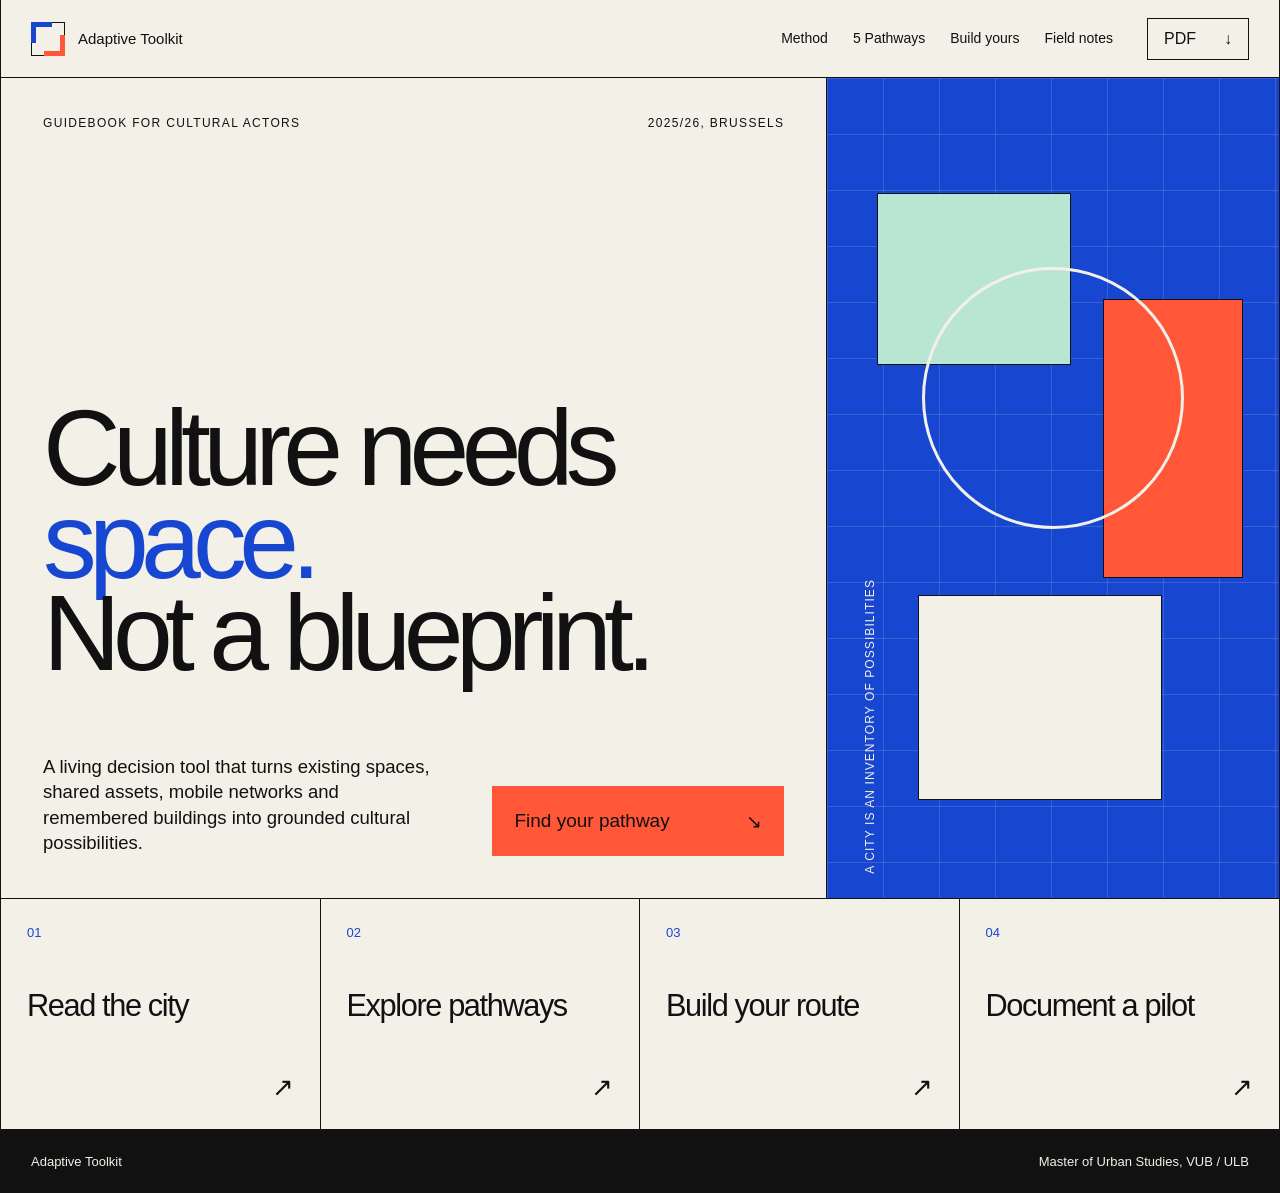
==== index.html @ 5ebcb63a "Add files via upload" ====
<!doctype html>
<html lang="en">
<head>
  <meta charset="utf-8">
  <meta name="viewport" content="width=device-width, initial-scale=1">
  <meta name="description" content="A living toolkit for creating and sustaining cultural space through locally grounded pathways.">
  <meta name="theme-color" content="#1746d1">
  <title>Adaptive Toolkit | Urban Spaces for Art and Culture</title>
  <link rel="stylesheet" href="styles.css">
</head>
<body>
  <a class="skip-link" href="#main">Skip to content</a>
  <div class="site-shell">
    <header class="site-header">
      <a class="brand" href="index.html" aria-label="Adaptive Toolkit home">
        <span class="brand-mark" aria-hidden="true"></span>
        <span>Adaptive Toolkit</span>
      </a>
      <nav class="site-nav" aria-label="Primary navigation">
        <a href="method.html">Method</a>
        <a href="pathways.html">5 Pathways</a>
        <a href="builder.html">Build yours</a>
        <a href="field-notes.html">Field notes</a>
      </nav>
      <a class="download-link" href="assets/adaptive-toolkit.pdf" download="Adaptive-Toolkit.pdf">PDF <span>↓</span></a>
    </header>

    <main id="main">
      <section class="home-hero">
        <div class="home-copy">
          <div class="home-meta">
            <p class="eyebrow">Guidebook for cultural actors</p>
            <p class="eyebrow">2025/26, Brussels</p>
          </div>
          <h1 class="home-title">Culture needs <strong>space.</strong><br>Not a blueprint.</h1>
          <div class="home-bottom">
            <p class="home-intro">A living decision tool that turns existing spaces, shared assets, mobile networks and remembered buildings into grounded cultural possibilities.</p>
            <a class="action-link" href="builder.html"><span>Find your pathway</span><span>↘</span></a>
          </div>
        </div>
        <div class="home-art" aria-label="Abstract composition representing adaptable urban space">
          <div class="urban-grid"></div>
          <div class="space-shape shape-one"></div>
          <div class="space-shape shape-two"></div>
          <div class="space-shape shape-three"></div>
          <div class="urban-circle"></div>
          <p class="art-caption">A city is an inventory of possibilities</p>
        </div>
      </section>

      <nav class="route-grid" aria-label="Explore the toolkit">
        <a class="route-card" href="method.html"><span class="route-card-number">01</span><h2>Read the city</h2><span>↗</span></a>
        <a class="route-card" href="pathways.html"><span class="route-card-number">02</span><h2>Explore pathways</h2><span>↗</span></a>
        <a class="route-card" href="builder.html"><span class="route-card-number">03</span><h2>Build your route</h2><span>↗</span></a>
        <a class="route-card" href="field-notes.html"><span class="route-card-number">04</span><h2>Document a pilot</h2><span>↗</span></a>
      </nav>
    </main>

    <footer class="site-footer"><span>Adaptive Toolkit</span><span>Master of Urban Studies, VUB / ULB</span></footer>
  </div>
  <script src="site.js"></script>
</body>
</html>
---- styles.css ----
:root {
  --ink: #111111;
  --paper: #f3f0e8;
  --blue: #1746d1;
  --orange: #ff5738;
  --mint: #b9e6d3;
  --pink: #e8a6d5;
  --line: rgba(17, 17, 17, 0.24);
  --max: 1440px;
}

* { box-sizing: border-box; }

html { scroll-behavior: smooth; }

body {
  margin: 0;
  color: var(--ink);
  background: var(--paper);
  font-family: Arial, "Helvetica Neue", Helvetica, sans-serif;
  font-size: 16px;
  font-weight: 400;
}

button, select, textarea, input { font: inherit; }

a { color: inherit; }

a:focus-visible,
button:focus-visible,
select:focus-visible,
textarea:focus-visible {
  outline: 3px solid var(--orange);
  outline-offset: 3px;
}

.skip-link {
  position: absolute;
  top: -80px;
  left: 16px;
  z-index: 20;
  padding: 12px 16px;
  color: var(--paper);
  background: var(--ink);
}

.skip-link:focus { top: 12px; }

.site-shell {
  width: min(100%, var(--max));
  min-height: 100vh;
  margin: 0 auto;
  border-inline: 1px solid var(--ink);
}

.site-header {
  min-height: 78px;
  display: grid;
  grid-template-columns: minmax(220px, 1fr) auto auto;
  align-items: center;
  gap: 34px;
  padding: 0 30px;
  border-bottom: 1px solid var(--ink);
  background: var(--paper);
}

.brand {
  display: inline-flex;
  align-items: center;
  gap: 13px;
  width: fit-content;
  text-decoration: none;
  font-size: 15px;
  font-weight: 500;
}

.brand-mark {
  position: relative;
  width: 34px;
  height: 34px;
  flex: 0 0 auto;
  border: 1px solid var(--ink);
}

.brand-mark::before,
.brand-mark::after {
  content: "";
  position: absolute;
  width: 16px;
  height: 16px;
}

.brand-mark::before {
  left: -1px;
  top: -1px;
  border-left: 5px solid var(--blue);
  border-top: 5px solid var(--blue);
}

.brand-mark::after {
  right: -1px;
  bottom: -1px;
  border-right: 5px solid var(--orange);
  border-bottom: 5px solid var(--orange);
}

.site-nav {
  display: flex;
  align-items: center;
  justify-content: center;
  gap: 25px;
}

.site-nav a {
  padding: 8px 0;
  text-decoration: none;
  font-size: 14px;
  border-bottom: 2px solid transparent;
}

.site-nav a:hover,
.site-nav a[aria-current="page"] { border-bottom-color: var(--blue); }

.download-link,
.action-link,
.action-button {
  min-height: 42px;
  display: inline-flex;
  align-items: center;
  justify-content: space-between;
  gap: 28px;
  padding: 0 16px;
  border: 1px solid var(--ink);
  color: var(--ink);
  background: transparent;
  text-decoration: none;
  cursor: pointer;
}

.download-link:hover,
.action-link:hover,
.action-button:hover { color: var(--paper); background: var(--ink); }

.eyebrow {
  margin: 0;
  font-size: 12px;
  font-weight: 500;
  letter-spacing: 0.11em;
  text-transform: uppercase;
}

.home-hero {
  min-height: calc(100vh - 79px);
  display: grid;
  grid-template-columns: 1.55fr 0.85fr;
  border-bottom: 1px solid var(--ink);
}

.home-copy {
  display: flex;
  flex-direction: column;
  padding: 38px 42px 42px;
}

.home-meta {
  display: flex;
  justify-content: space-between;
  gap: 24px;
}

.home-title {
  max-width: 900px;
  margin: auto 0 0;
  font-size: clamp(4rem, 8.4vw, 8.9rem);
  line-height: 0.86;
  letter-spacing: -0.072em;
  font-weight: 400;
}

.home-title strong { color: var(--blue); font-weight: 400; }

.home-bottom {
  display: grid;
  grid-template-columns: minmax(260px, 1fr) minmax(230px, 0.72fr);
  align-items: end;
  gap: 44px;
  margin-top: 74px;
}

.home-intro {
  max-width: 560px;
  margin: 0;
  font-size: clamp(1rem, 1.45vw, 1.35rem);
  line-height: 1.38;
}

.home-bottom .action-link {
  min-height: 70px;
  padding: 0 22px;
  border: 0;
  background: var(--orange);
  font-size: 19px;
  font-weight: 500;
}

.home-bottom .action-link:hover { color: var(--paper); background: var(--ink); }

.home-art {
  position: relative;
  min-height: 620px;
  overflow: hidden;
  background: var(--blue);
  border-left: 1px solid var(--ink);
}

.urban-grid {
  position: absolute;
  inset: 0;
  opacity: 0.55;
  background-image:
    linear-gradient(rgba(243, 240, 232, 0.28) 1px, transparent 1px),
    linear-gradient(90deg, rgba(243, 240, 232, 0.28) 1px, transparent 1px);
  background-size: 56px 56px;
}

.space-shape {
  position: absolute;
  border: 1px solid var(--ink);
}

.shape-one { top: 14%; left: 11%; width: 43%; height: 21%; background: var(--mint); }
.shape-two { top: 27%; right: 8%; width: 31%; height: 34%; background: var(--orange); }
.shape-three { bottom: 12%; left: 20%; width: 54%; height: 25%; background: var(--paper); }

.urban-circle {
  position: absolute;
  left: 21%;
  top: 23%;
  width: min(58%, 390px);
  aspect-ratio: 1;
  border: 3px solid var(--paper);
  border-radius: 50%;
}

.art-caption {
  position: absolute;
  left: 24px;
  bottom: 24px;
  color: var(--paper);
  font-size: 12px;
  letter-spacing: 0.09em;
  text-transform: uppercase;
  writing-mode: vertical-rl;
  transform: rotate(180deg);
}

.route-grid {
  display: grid;
  grid-template-columns: repeat(4, 1fr);
  border-bottom: 1px solid var(--ink);
}

.route-card {
  min-height: 230px;
  display: flex;
  flex-direction: column;
  justify-content: space-between;
  padding: 26px;
  border-right: 1px solid var(--ink);
  text-decoration: none;
}

.route-card:last-child { border-right: 0; }
.route-card:hover { background: var(--mint); }
.route-card:nth-child(3):hover { background: var(--orange); }
.route-card-number { color: var(--blue); font-size: 13px; }
.route-card h2 { margin: 0; font-size: clamp(1.5rem, 2.4vw, 2.35rem); line-height: 1; letter-spacing: -0.045em; font-weight: 500; }
.route-card span:last-child { align-self: flex-end; font-size: 26px; }

.page-intro {
  min-height: 350px;
  display: grid;
  grid-template-columns: 0.72fr 1.7fr;
  gap: 54px;
  padding: 54px 38px;
  border-bottom: 1px solid var(--ink);
}

.page-intro h1 {
  max-width: 940px;
  margin: 0;
  font-size: clamp(3.4rem, 7vw, 7.8rem);
  line-height: 0.88;
  letter-spacing: -0.065em;
  font-weight: 400;
}

.page-intro h1 em { color: var(--blue); font-style: normal; }

.page-summary {
  align-self: end;
  max-width: 620px;
  margin: 0;
  font-size: 18px;
  line-height: 1.5;
}

.section-heading {
  display: grid;
  grid-template-columns: 0.72fr 1.7fr;
  gap: 54px;
  padding: 34px 38px;
  border-bottom: 1px solid var(--ink);
}

.section-heading h2 {
  margin: 0;
  font-size: clamp(2.3rem, 5vw, 5.2rem);
  line-height: 0.95;
  letter-spacing: -0.052em;
  font-weight: 400;
}

.method-note {
  display: grid;
  grid-template-columns: 1fr 1fr;
  gap: 0;
  border-bottom: 1px solid var(--ink);
}

.method-note > div { padding: 40px 38px; }
.method-note > div + div { border-left: 1px solid var(--ink); }
.method-note p { max-width: 560px; margin: 0; font-size: 18px; line-height: 1.55; }
.method-note .large-note { font-size: clamp(2rem, 4vw, 4rem); line-height: 1; letter-spacing: -0.045em; }

.audit-list { border-bottom: 1px solid var(--ink); }
.audit-item { border-bottom: 1px solid var(--ink); }
.audit-item:last-child { border-bottom: 0; }
.audit-item summary {
  min-height: 86px;
  display: grid;
  grid-template-columns: 78px 1fr auto;
  gap: 20px;
  align-items: center;
  padding: 0 38px;
  list-style: none;
  cursor: pointer;
}
.audit-item summary::-webkit-details-marker { display: none; }
.audit-item[open] summary { background: var(--mint); }
.audit-name { font-size: clamp(1.6rem, 3vw, 3rem); letter-spacing: -0.04em; font-weight: 500; }
.audit-toggle { font-size: 30px; transition: transform 180ms ease; }
.audit-item[open] .audit-toggle { transform: rotate(45deg); }
.audit-content {
  display: grid;
  grid-template-columns: 0.8fr 1.5fr;
  gap: 48px;
  padding: 32px 38px 38px 136px;
  background: var(--mint);
  border-top: 1px solid var(--ink);
}
.audit-content p { margin: 0; font-size: 18px; line-height: 1.45; }
.audit-content ul { margin: 0; padding-left: 18px; columns: 2; column-gap: 44px; }
.audit-content li { margin-bottom: 12px; break-inside: avoid; line-height: 1.42; }

.pathway-list { border-bottom: 1px solid var(--ink); }
.pathway-button {
  width: 100%;
  min-height: 92px;
  display: grid;
  grid-template-columns: 78px 1fr auto;
  align-items: center;
  gap: 20px;
  padding: 0 38px;
  border: 0;
  border-bottom: 1px solid var(--ink);
  color: var(--ink);
  background: transparent;
  text-align: left;
  cursor: pointer;
}
.pathway-button[aria-pressed="true"] { color: var(--paper); background: var(--blue); }
.pathway-button-name { font-size: clamp(1.7rem, 3.4vw, 3.6rem); letter-spacing: -0.045em; font-weight: 500; }
.pathway-arrow { font-size: 28px; }
.pathway-detail {
  display: grid;
  grid-template-columns: 1.15fr 1fr 1fr;
  background: var(--mint);
  border-bottom: 1px solid var(--ink);
}
.pathway-detail > div { min-height: 210px; padding: 30px 38px; }
.pathway-detail > div + div { border-left: 1px solid var(--ink); }
.pathway-detail h2 { margin: 12px 0 0; font-size: 28px; line-height: 1.08; letter-spacing: -0.035em; font-weight: 500; }
.pathway-detail p { margin: 12px 0 0; line-height: 1.5; }

.builder-layout {
  min-height: calc(100vh - 79px);
  display: grid;
  grid-template-columns: 0.78fr 1.22fr;
}
.builder-lead {
  display: flex;
  flex-direction: column;
  justify-content: space-between;
  padding: 46px 38px;
  background: var(--orange);
  border-right: 1px solid var(--ink);
}
.builder-lead h1 { margin: 28px 0; font-size: clamp(3.6rem, 6vw, 7rem); line-height: 0.88; letter-spacing: -0.065em; font-weight: 400; }
.builder-lead p { max-width: 460px; margin: 0; font-size: 18px; line-height: 1.5; }
.builder-form { padding: 34px 38px; }
.builder-step { padding: 22px 0 26px; border-bottom: 1px solid var(--line); }
.builder-step label { display: grid; grid-template-columns: 52px 1fr; gap: 15px; }
.step-number { color: var(--blue); font-size: 14px; font-weight: 500; }
.step-field { display: grid; gap: 14px; }
.step-field > span { font-size: 17px; font-weight: 500; }
.step-field select {
  width: 100%;
  min-height: 48px;
  padding: 0 34px 0 0;
  border: 0;
  border-bottom: 1px solid var(--ink);
  border-radius: 0;
  color: var(--ink);
  background: transparent;
}
.builder-result {
  display: grid;
  grid-template-columns: 1fr auto;
  align-items: end;
  gap: 24px;
  margin-top: 34px;
  padding: 28px;
  color: var(--paper);
  background: var(--blue);
}
.builder-result strong { display: block; margin-top: 10px; font-size: clamp(1.8rem, 3vw, 3rem); line-height: 1; font-weight: 500; }
.builder-result > p { max-width: 250px; margin: 0; text-align: right; font-size: 13px; line-height: 1.4; }
.builder-support { margin: 16px 0 0; font-size: 14px; line-height: 1.4; }

.notes-layout {
  display: grid;
  grid-template-columns: 0.62fr 1.38fr;
  min-height: calc(100vh - 79px);
}
.notes-aside {
  padding: 44px 38px;
  color: var(--paper);
  background: var(--blue);
  border-right: 1px solid var(--ink);
}
.notes-aside h1 { margin: 30px 0; font-size: clamp(3rem, 5vw, 6rem); line-height: 0.9; letter-spacing: -0.06em; font-weight: 400; }
.notes-aside p { max-width: 420px; font-size: 18px; line-height: 1.5; }
.notes-form { padding: 30px 38px 48px; }
.note-field { display: grid; grid-template-columns: 46px 1fr; gap: 16px; padding: 20px 0; border-bottom: 1px solid var(--line); }
.note-field label { display: grid; gap: 10px; font-weight: 500; }
.note-field textarea {
  width: 100%;
  min-height: 72px;
  resize: vertical;
  padding: 12px;
  border: 1px solid var(--ink);
  border-radius: 0;
  color: var(--ink);
  background: rgba(255,255,255,0.25);
  font-weight: 400;
}
.notes-actions { display: flex; justify-content: flex-end; margin-top: 26px; }

.site-footer {
  display: flex;
  justify-content: space-between;
  gap: 28px;
  padding: 24px 30px;
  color: var(--paper);
  background: var(--ink);
  font-size: 13px;
}

@media (max-width: 980px) {
  .site-header { grid-template-columns: 1fr auto; gap: 20px; padding: 14px 22px; }
  .site-nav { grid-column: 1 / -1; grid-row: 2; justify-content: flex-start; overflow-x: auto; }
  .home-hero { grid-template-columns: 1fr; }
  .home-copy { min-height: 680px; }
  .home-art { min-height: 520px; border-left: 0; border-top: 1px solid var(--ink); }
  .route-grid { grid-template-columns: 1fr 1fr; }
  .route-card:nth-child(2) { border-right: 0; }
  .route-card:nth-child(-n+2) { border-bottom: 1px solid var(--ink); }
  .builder-layout, .notes-layout { grid-template-columns: 1fr; }
  .builder-lead, .notes-aside { min-height: 480px; border-right: 0; border-bottom: 1px solid var(--ink); }
}

@media (max-width: 680px) {
  .site-shell { border-inline: 0; }
  .site-header { grid-template-columns: 1fr; padding: 15px 18px; }
  .download-link { position: absolute; right: 18px; top: 12px; }
  .site-nav { gap: 18px; padding-top: 5px; }
  .site-nav a { white-space: nowrap; }
  .home-copy { min-height: 610px; padding: 28px 18px 30px; }
  .home-meta { flex-direction: column; }
  .home-title { font-size: clamp(3.8rem, 18vw, 6rem); }
  .home-bottom { grid-template-columns: 1fr; gap: 30px; margin-top: 54px; }
  .home-art { min-height: 390px; }
  .route-grid { grid-template-columns: 1fr; }
  .route-card { min-height: 170px; border-right: 0; border-bottom: 1px solid var(--ink); }
  .route-card:last-child { border-bottom: 0; }
  .page-intro, .section-heading { grid-template-columns: 1fr; gap: 28px; padding: 36px 18px; }
  .page-intro { min-height: 420px; }
  .method-note { grid-template-columns: 1fr; }
  .method-note > div { padding: 30px 18px; }
  .method-note > div + div { border-left: 0; border-top: 1px solid var(--ink); }
  .audit-item summary, .pathway-button { grid-template-columns: 42px 1fr auto; padding: 0 18px; }
  .audit-content { grid-template-columns: 1fr; gap: 24px; padding: 26px 18px; }
  .audit-content ul { columns: 1; }
  .pathway-detail { grid-template-columns: 1fr; }
  .pathway-detail > div { min-height: 0; padding: 24px 18px; }
  .pathway-detail > div + div { border-left: 0; border-top: 1px solid var(--ink); }
  .builder-lead, .notes-aside { min-height: 420px; padding: 34px 18px; }
  .builder-form, .notes-form { padding: 26px 18px 40px; }
  .builder-result { grid-template-columns: 1fr; }
  .builder-result > p { text-align: left; }
  .notes-actions { justify-content: stretch; }
  .notes-actions .action-button { width: 100%; }
  .site-footer { flex-direction: column; padding: 22px 18px; }
}

@media print {
  .site-header, .notes-aside, .notes-actions, .site-footer, .skip-link { display: none !important; }
  .site-shell { border: 0; }
  .notes-layout { display: block; }
  .notes-form { padding: 0; }
  .note-field { break-inside: avoid; }
  .note-field textarea { min-height: 90px; background: white; }
}

@media (prefers-reduced-motion: reduce) {
  html { scroll-behavior: auto; }
  *, *::before, *::after { transition: none !important; }
}
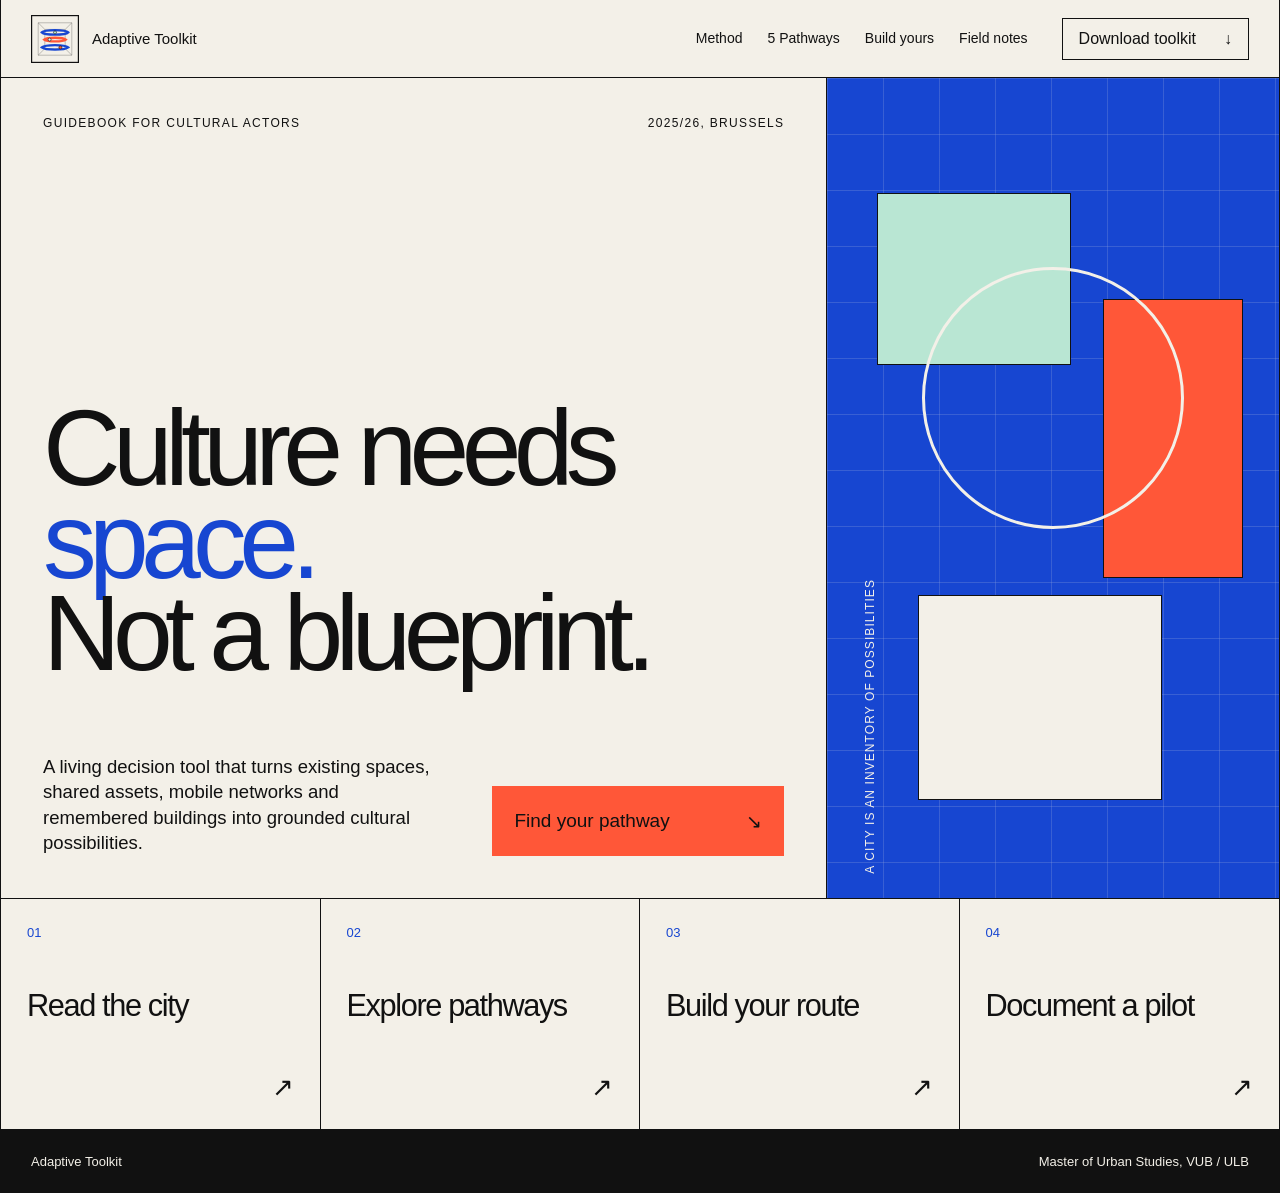
==== commit df91c7b5: "Expand pathway diagnostic and add spatial identity" ====
--- a/index.html
+++ b/index.html
@@ -13,7 +13,7 @@
   <div class="site-shell">
     <header class="site-header">
       <a class="brand" href="index.html" aria-label="Adaptive Toolkit home">
-        <span class="brand-mark" aria-hidden="true"></span>
+        <img class="brand-mark" src="assets/adaptive-orbit.svg" alt="">
         <span>Adaptive Toolkit</span>
       </a>
       <nav class="site-nav" aria-label="Primary navigation">
@@ -22,7 +22,7 @@
         <a href="builder.html">Build yours</a>
         <a href="field-notes.html">Field notes</a>
       </nav>
-      <a class="download-link" href="assets/adaptive-toolkit.pdf" download="Adaptive-Toolkit.pdf">PDF <span>↓</span></a>
+      <a class="download-link" href="assets/adaptive-toolkit.pdf" download="Adaptive-Toolkit.pdf">Download toolkit <span>↓</span></a>
     </header>
 
     <main id="main">
@@ -61,4 +61,3 @@
   <script src="site.js"></script>
 </body>
 </html>
-
--- a/styles.css
+++ b/styles.css
@@ -56,7 +56,7 @@
 .site-header {
   min-height: 78px;
   display: grid;
-  grid-template-columns: minmax(220px, 1fr) auto auto;
+  grid-template-columns: minmax(240px, 1fr) auto max-content;
   align-items: center;
   gap: 34px;
   padding: 0 30px;
@@ -75,33 +75,10 @@
 }
 
 .brand-mark {
-  position: relative;
-  width: 34px;
-  height: 34px;
+  width: 48px;
+  height: 48px;
   flex: 0 0 auto;
-  border: 1px solid var(--ink);
-}
-
-.brand-mark::before,
-.brand-mark::after {
-  content: "";
-  position: absolute;
-  width: 16px;
-  height: 16px;
-}
-
-.brand-mark::before {
-  left: -1px;
-  top: -1px;
-  border-left: 5px solid var(--blue);
-  border-top: 5px solid var(--blue);
-}
-
-.brand-mark::after {
-  right: -1px;
-  bottom: -1px;
-  border-right: 5px solid var(--orange);
-  border-bottom: 5px solid var(--orange);
+  display: block;
 }
 
 .site-nav {
@@ -384,14 +361,18 @@
 .pathway-arrow { font-size: 28px; }
 .pathway-detail {
   display: grid;
-  grid-template-columns: 1.15fr 1fr 1fr;
+  grid-template-columns: repeat(3, 1fr);
   background: var(--mint);
   border-bottom: 1px solid var(--ink);
 }
 .pathway-detail > div { min-height: 210px; padding: 30px 38px; }
 .pathway-detail > div + div { border-left: 1px solid var(--ink); }
+.pathway-detail .pathway-overview { grid-column: 1 / -1; min-height: 170px; border-bottom: 1px solid var(--ink); }
+.pathway-detail .pathway-overview + div { border-left: 0; }
 .pathway-detail h2 { margin: 12px 0 0; font-size: 28px; line-height: 1.08; letter-spacing: -0.035em; font-weight: 500; }
 .pathway-detail p { margin: 12px 0 0; line-height: 1.5; }
+.pathway-models { margin: 16px 0 0; padding-left: 18px; }
+.pathway-models li { margin-bottom: 8px; line-height: 1.35; }
 
 .builder-layout {
   min-height: calc(100vh - 79px);
@@ -492,9 +473,9 @@
 
 @media (max-width: 680px) {
   .site-shell { border-inline: 0; }
-  .site-header { grid-template-columns: 1fr; padding: 15px 18px; }
-  .download-link { position: absolute; right: 18px; top: 12px; }
-  .site-nav { gap: 18px; padding-top: 5px; }
+  .site-header { grid-template-columns: 1fr auto; padding: 15px 18px; }
+  .download-link { position: static; min-height: 40px; padding-inline: 12px; font-size: 13px; }
+  .site-nav { grid-column: 1 / -1; gap: 18px; padding-top: 5px; }
   .site-nav a { white-space: nowrap; }
   .home-copy { min-height: 610px; padding: 28px 18px 30px; }
   .home-meta { flex-direction: column; }
@@ -524,6 +505,295 @@
   .site-footer { flex-direction: column; padding: 22px 18px; }
 }
 
+.diagnostic-layout {
+  min-height: calc(100vh - 79px);
+  display: grid;
+  grid-template-columns: minmax(310px, 0.72fr) minmax(0, 1.78fr);
+}
+
+.diagnostic-rail {
+  min-height: calc(100vh - 79px);
+  display: flex;
+  flex-direction: column;
+  justify-content: space-between;
+  gap: 70px;
+  padding: 42px 34px;
+  background: var(--orange);
+  border-right: 1px solid var(--ink);
+}
+
+.diagnostic-rail h1 {
+  max-width: 420px;
+  margin: 30px 0;
+  font-size: clamp(3.5rem, 5.5vw, 6.8rem);
+  line-height: 0.86;
+  letter-spacing: -0.068em;
+  font-weight: 400;
+}
+
+.diagnostic-rail-copy {
+  max-width: 390px;
+  margin: 0;
+  font-size: 17px;
+  line-height: 1.48;
+}
+
+.progress-meta {
+  display: flex;
+  justify-content: space-between;
+  gap: 20px;
+  margin-bottom: 12px;
+  font-size: 13px;
+  font-weight: 500;
+}
+
+.progress-track { height: 3px; background: rgba(17,17,17,.22); }
+.progress-track span { display: block; width: 11%; height: 100%; background: var(--ink); transition: width 220ms ease; }
+
+.diagnostic-progress ol {
+  display: grid;
+  grid-template-columns: repeat(3, 1fr);
+  gap: 7px 16px;
+  margin: 20px 0 0;
+  padding: 0;
+  list-style: none;
+  font-size: 12px;
+}
+
+.diagnostic-progress li { opacity: .42; }
+.diagnostic-progress li.is-current { opacity: 1; font-weight: 500; }
+.diagnostic-progress li.is-complete { opacity: .78; }
+
+.diagnostic-workspace {
+  min-width: 0;
+  display: flex;
+  flex-direction: column;
+  padding: 30px 38px 38px;
+}
+
+.diagnostic-toolbar {
+  min-height: 36px;
+  display: flex;
+  justify-content: space-between;
+  align-items: center;
+  border-bottom: 1px solid var(--line);
+}
+
+.text-button {
+  padding: 5px 0;
+  border: 0;
+  border-bottom: 1px solid currentColor;
+  color: var(--ink);
+  background: transparent;
+  cursor: pointer;
+}
+
+.text-button:disabled { cursor: default; opacity: .35; }
+
+.form-alert {
+  margin: 18px 0 0;
+  padding: 13px 15px;
+  border: 1px solid var(--ink);
+  background: var(--pink);
+  font-size: 14px;
+}
+
+.diagnostic-screen { flex: 1; padding: 38px 0 30px; }
+.diagnostic-screen[hidden] { display: none; }
+
+.screen-heading {
+  display: grid;
+  grid-template-columns: 1fr minmax(260px, .72fr);
+  gap: 40px;
+  align-items: end;
+  margin-bottom: 38px;
+}
+
+.screen-heading .eyebrow { grid-column: 1 / -1; }
+.screen-heading h2 {
+  margin: 0;
+  font-size: clamp(2.4rem, 4.6vw, 5.4rem);
+  line-height: .93;
+  letter-spacing: -.055em;
+  font-weight: 400;
+}
+.screen-heading > p:last-child { max-width: 470px; margin: 0; font-size: 16px; line-height: 1.5; }
+
+.mode-grid { display: grid; grid-template-columns: 1fr 1fr; border: 1px solid var(--ink); }
+.mode-card {
+  min-height: 310px;
+  display: flex;
+  flex-direction: column;
+  align-items: flex-start;
+  padding: 28px;
+  border: 0;
+  color: var(--ink);
+  background: transparent;
+  text-align: left;
+  cursor: pointer;
+}
+.mode-card + .mode-card { border-left: 1px solid var(--ink); }
+.mode-card:hover { background: var(--mint); }
+.mode-card-primary { background: var(--blue); color: var(--paper); }
+.mode-card-primary:hover { background: var(--ink); }
+.mode-number { margin-bottom: auto; font-size: 13px; }
+.mode-card strong { display: block; margin: 30px 0 13px; font-size: 32px; line-height: 1; letter-spacing: -.04em; font-weight: 500; }
+.mode-card > span:not(.mode-number) { max-width: 380px; line-height: 1.45; }
+.mode-card small { margin-top: 20px; font-size: 13px; }
+
+.field-stack { max-width: 840px; display: grid; gap: 28px; }
+.text-field { display: grid; gap: 10px; font-weight: 500; }
+.text-field input, .text-field select {
+  width: 100%;
+  min-height: 54px;
+  padding: 0 4px;
+  border: 0;
+  border-bottom: 1px solid var(--ink);
+  border-radius: 0;
+  color: var(--ink);
+  background: transparent;
+  font-size: 20px;
+  font-weight: 400;
+}
+
+.option-grid, .check-grid {
+  display: grid;
+  grid-template-columns: repeat(2, minmax(0, 1fr));
+  border-top: 1px solid var(--ink);
+  border-left: 1px solid var(--ink);
+}
+
+.option-card, .check-card {
+  position: relative;
+  min-height: 104px;
+  display: flex;
+  align-items: center;
+  gap: 15px;
+  padding: 20px;
+  border-right: 1px solid var(--ink);
+  border-bottom: 1px solid var(--ink);
+  cursor: pointer;
+  line-height: 1.35;
+}
+.option-card input, .check-card input { position: absolute; opacity: 0; }
+.option-indicator {
+  width: 18px;
+  height: 18px;
+  flex: 0 0 auto;
+  border: 1px solid var(--ink);
+  border-radius: 50%;
+}
+.check-card .option-indicator { border-radius: 0; }
+.option-card:has(input:checked), .check-card:has(input:checked) { background: var(--mint); }
+.option-card:has(input:checked) .option-indicator { border: 5px solid var(--blue); }
+.check-card:has(input:checked) .option-indicator { background: var(--blue); box-shadow: inset 0 0 0 4px var(--mint); }
+.option-card:focus-within, .check-card:focus-within { outline: 3px solid var(--orange); outline-offset: -4px; }
+.option-grid-compact .option-card { min-height: 82px; }
+
+.audit-heading { grid-template-columns: 1.25fr .75fr; }
+.audit-heading .eyebrow { grid-column: auto; }
+.audit-diagnostic-list { border-top: 1px solid var(--ink); }
+.audit-question {
+  display: grid;
+  grid-template-columns: 42px minmax(0, 1fr) auto;
+  gap: 18px;
+  align-items: center;
+  min-height: 86px;
+  padding: 14px 0;
+  border-bottom: 1px solid var(--ink);
+}
+.audit-question-index { color: var(--blue); font-size: 13px; }
+.audit-question p { margin: 0; line-height: 1.4; }
+.answer-switch { display: inline-flex; border: 1px solid var(--ink); }
+.answer-switch label { position: relative; min-width: 70px; cursor: pointer; text-align: center; }
+.answer-switch input { position: absolute; opacity: 0; }
+.answer-switch span { display: block; padding: 10px 12px; border-right: 1px solid var(--ink); font-size: 13px; }
+.answer-switch label:last-child span { border-right: 0; }
+.answer-switch input:checked + span { color: var(--paper); background: var(--blue); }
+.answer-switch label:focus-within { outline: 3px solid var(--orange); outline-offset: 2px; }
+.audit-group-nav { display: flex; justify-content: space-between; align-items: center; gap: 20px; padding-top: 24px; }
+
+.diagnostic-controls {
+  display: flex;
+  justify-content: space-between;
+  gap: 18px;
+  padding-top: 24px;
+  border-top: 1px solid var(--line);
+}
+.diagnostic-controls[hidden] { display: none; }
+.action-button-primary { color: var(--paper); background: var(--blue); border-color: var(--blue); }
+.action-button-primary:hover { color: var(--paper); background: var(--ink); border-color: var(--ink); }
+
+.result-screen { padding-bottom: 0; }
+.result-hero {
+  display: grid;
+  grid-template-columns: 1fr 150px;
+  gap: 30px;
+  align-items: start;
+  padding: 34px;
+  color: var(--paper);
+  background: var(--blue);
+}
+.result-hero h2 { max-width: 850px; margin: 18px 0; font-size: clamp(3rem, 6vw, 6.8rem); line-height: .88; letter-spacing: -.062em; font-weight: 400; }
+.result-hero p:last-child { max-width: 650px; margin: 0; font-size: 18px; line-height: 1.45; }
+.result-mark { width: 100%; background: var(--paper); }
+.result-grid { display: grid; grid-template-columns: 1fr 1fr; border-left: 1px solid var(--ink); }
+.result-section {
+  min-height: 230px;
+  padding: 28px;
+  border-right: 1px solid var(--ink);
+  border-bottom: 1px solid var(--ink);
+}
+.result-section h3 { margin: 15px 0; font-size: 30px; line-height: 1.05; letter-spacing: -.035em; font-weight: 500; }
+.score-section { grid-row: span 2; }
+.risk-section { background: var(--pink); }
+.action-section { background: var(--orange); }
+.score-list { display: grid; gap: 22px; margin-top: 28px; }
+.score-row { display: grid; grid-template-columns: minmax(160px, 1fr) 2fr 46px; gap: 14px; align-items: center; font-size: 13px; }
+.score-bar { height: 5px; background: rgba(17,17,17,.14); }
+.score-bar span { display: block; height: 100%; background: var(--blue); }
+.score-row:first-child { font-weight: 500; }
+.score-row:first-child .score-bar span { background: var(--orange); }
+.result-list { margin: 20px 0 0; padding-left: 18px; }
+.result-list li { margin-bottom: 12px; line-height: 1.43; }
+.methodology-section { grid-column: 1 / -1; border-right: 1px solid var(--ink); border-bottom: 1px solid var(--ink); }
+.methodology-section summary { display: flex; justify-content: space-between; gap: 20px; padding: 22px 28px; cursor: pointer; font-weight: 500; list-style: none; }
+.methodology-section summary::-webkit-details-marker { display: none; }
+.methodology-section > div { max-width: 900px; padding: 0 28px 28px; line-height: 1.5; }
+.result-actions { display: flex; justify-content: flex-end; gap: 14px; padding: 26px 0 0; }
+
+@media (max-width: 1050px) {
+  .diagnostic-layout { grid-template-columns: 280px minmax(0, 1fr); }
+  .diagnostic-rail { padding: 34px 24px; }
+  .diagnostic-progress ol { grid-template-columns: 1fr 1fr; }
+  .screen-heading { grid-template-columns: 1fr; gap: 18px; }
+  .screen-heading .eyebrow { grid-column: auto; }
+  .result-grid { grid-template-columns: 1fr; }
+  .score-section { grid-row: auto; }
+  .methodology-section { grid-column: auto; }
+}
+
+@media (max-width: 760px) {
+  .diagnostic-layout { grid-template-columns: 1fr; }
+  .diagnostic-rail { min-height: 0; gap: 34px; border-right: 0; border-bottom: 1px solid var(--ink); }
+  .diagnostic-rail h1 { font-size: 4.1rem; }
+  .diagnostic-progress ol { display: none; }
+  .diagnostic-workspace { padding: 24px 18px 30px; }
+  .diagnostic-screen { padding-top: 28px; }
+  .mode-grid, .option-grid, .check-grid { grid-template-columns: 1fr; }
+  .mode-card { min-height: 250px; }
+  .mode-card + .mode-card { border-left: 0; border-top: 1px solid var(--ink); }
+  .audit-question { grid-template-columns: 32px 1fr; }
+  .answer-switch { grid-column: 2; width: fit-content; }
+  .answer-switch label { min-width: 62px; }
+  .result-hero { grid-template-columns: 1fr; padding: 26px 20px; }
+  .result-mark { width: 86px; grid-row: 1; }
+  .result-section { min-height: 0; padding: 24px 20px; }
+  .score-row { grid-template-columns: 1fr 1.4fr 42px; }
+  .result-actions { flex-direction: column; }
+  .result-actions .action-button { width: 100%; }
+}
+
 @media print {
   .site-header, .notes-aside, .notes-actions, .site-footer, .skip-link { display: none !important; }
   .site-shell { border: 0; }
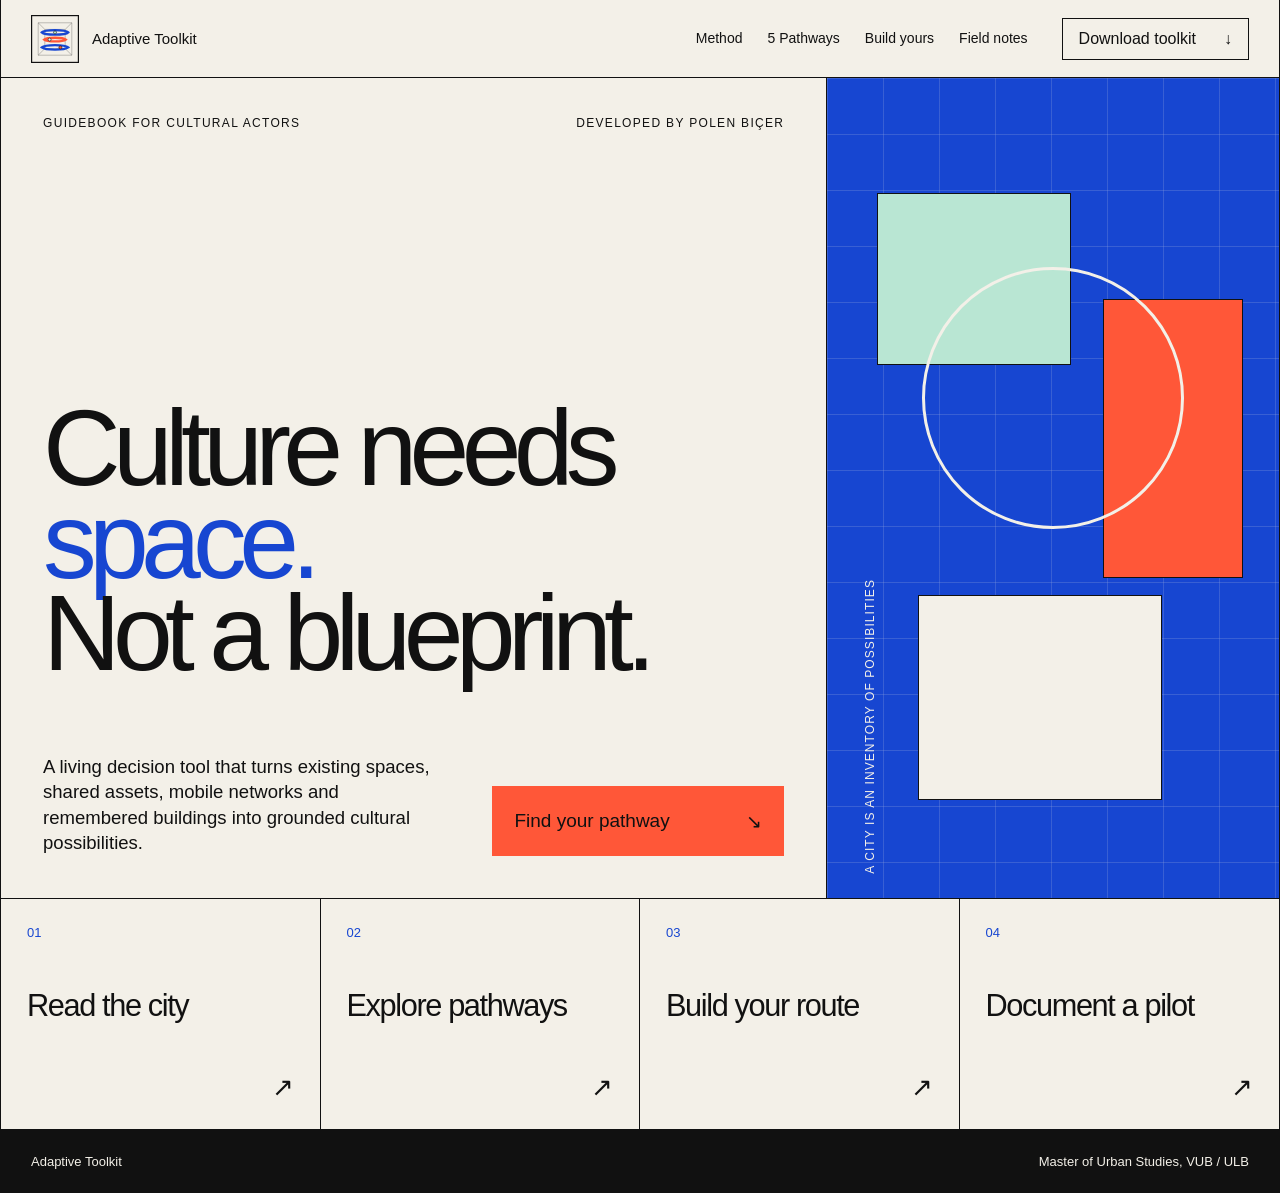
==== commit 7d9768db: "Update eyebrow text in index.html" ====
--- a/index.html
+++ b/index.html
@@ -30,7 +30,7 @@
         <div class="home-copy">
           <div class="home-meta">
             <p class="eyebrow">Guidebook for cultural actors</p>
-            <p class="eyebrow">2025/26, Brussels</p>
+            <p class="eyebrow">Developed by Polen Biçer</p>
           </div>
           <h1 class="home-title">Culture needs <strong>space.</strong><br>Not a blueprint.</h1>
           <div class="home-bottom">
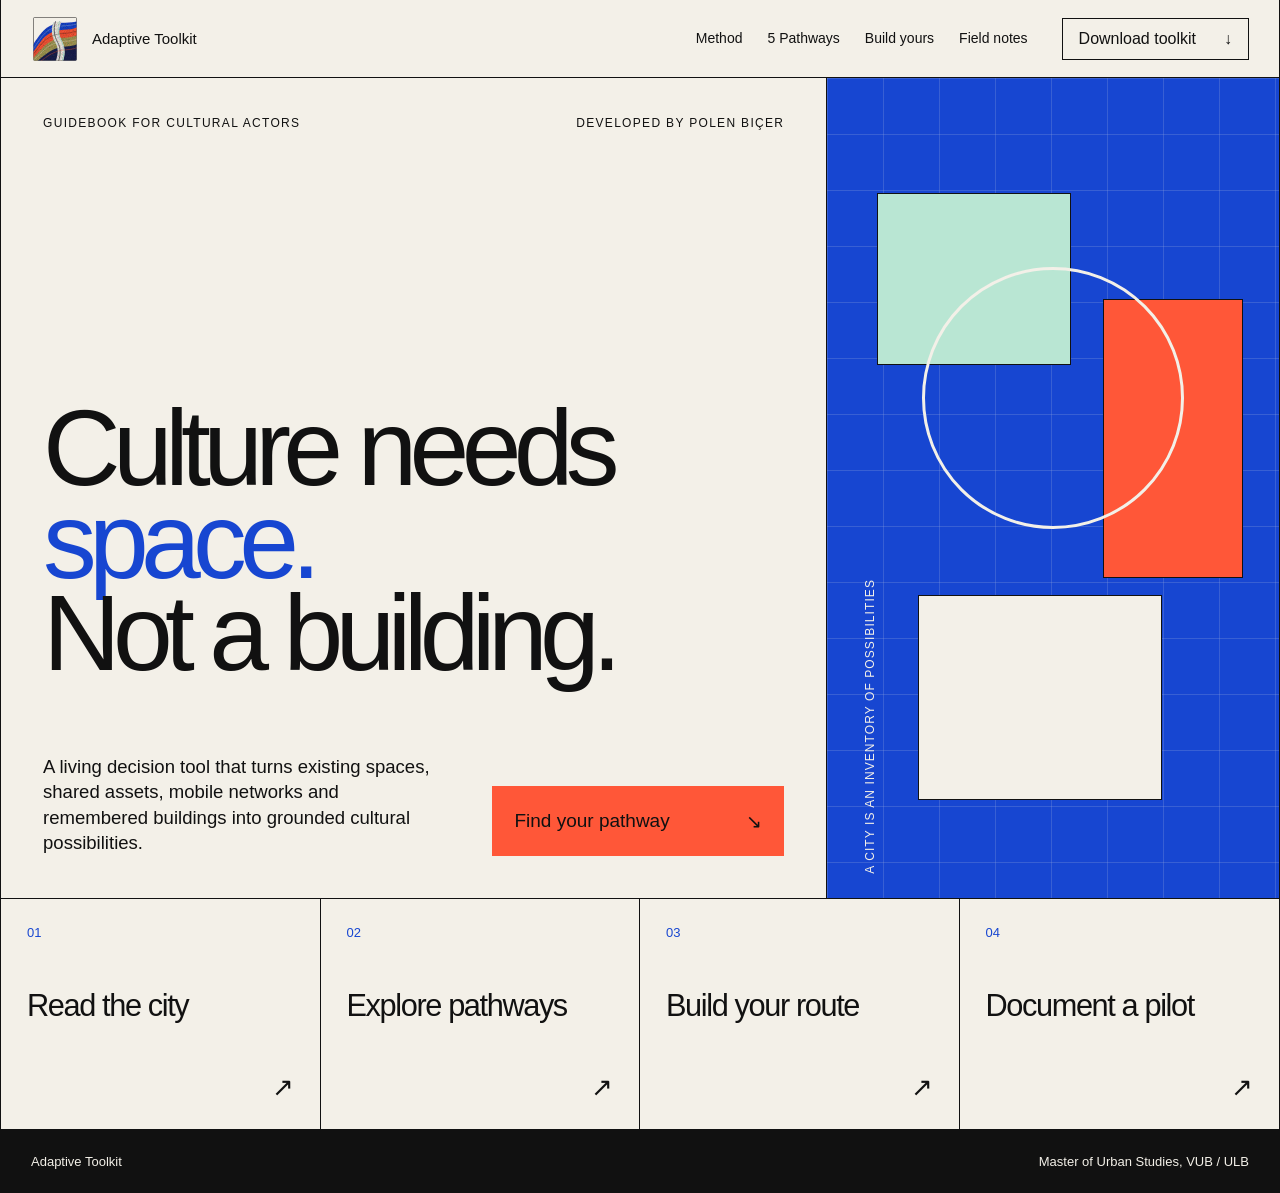
==== commit dd42b8ac: "Update home title from 'blueprint' to 'building'" ====
--- a/index.html
+++ b/index.html
@@ -32,7 +32,7 @@
             <p class="eyebrow">Guidebook for cultural actors</p>
             <p class="eyebrow">Developed by Polen Biçer</p>
           </div>
-          <h1 class="home-title">Culture needs <strong>space.</strong><br>Not a blueprint.</h1>
+          <h1 class="home-title">Culture needs <strong>space.</strong><br>Not a building.</h1>
           <div class="home-bottom">
             <p class="home-intro">A living decision tool that turns existing spaces, shared assets, mobile networks and remembered buildings into grounded cultural possibilities.</p>
             <a class="action-link" href="builder.html"><span>Find your pathway</span><span>↘</span></a>
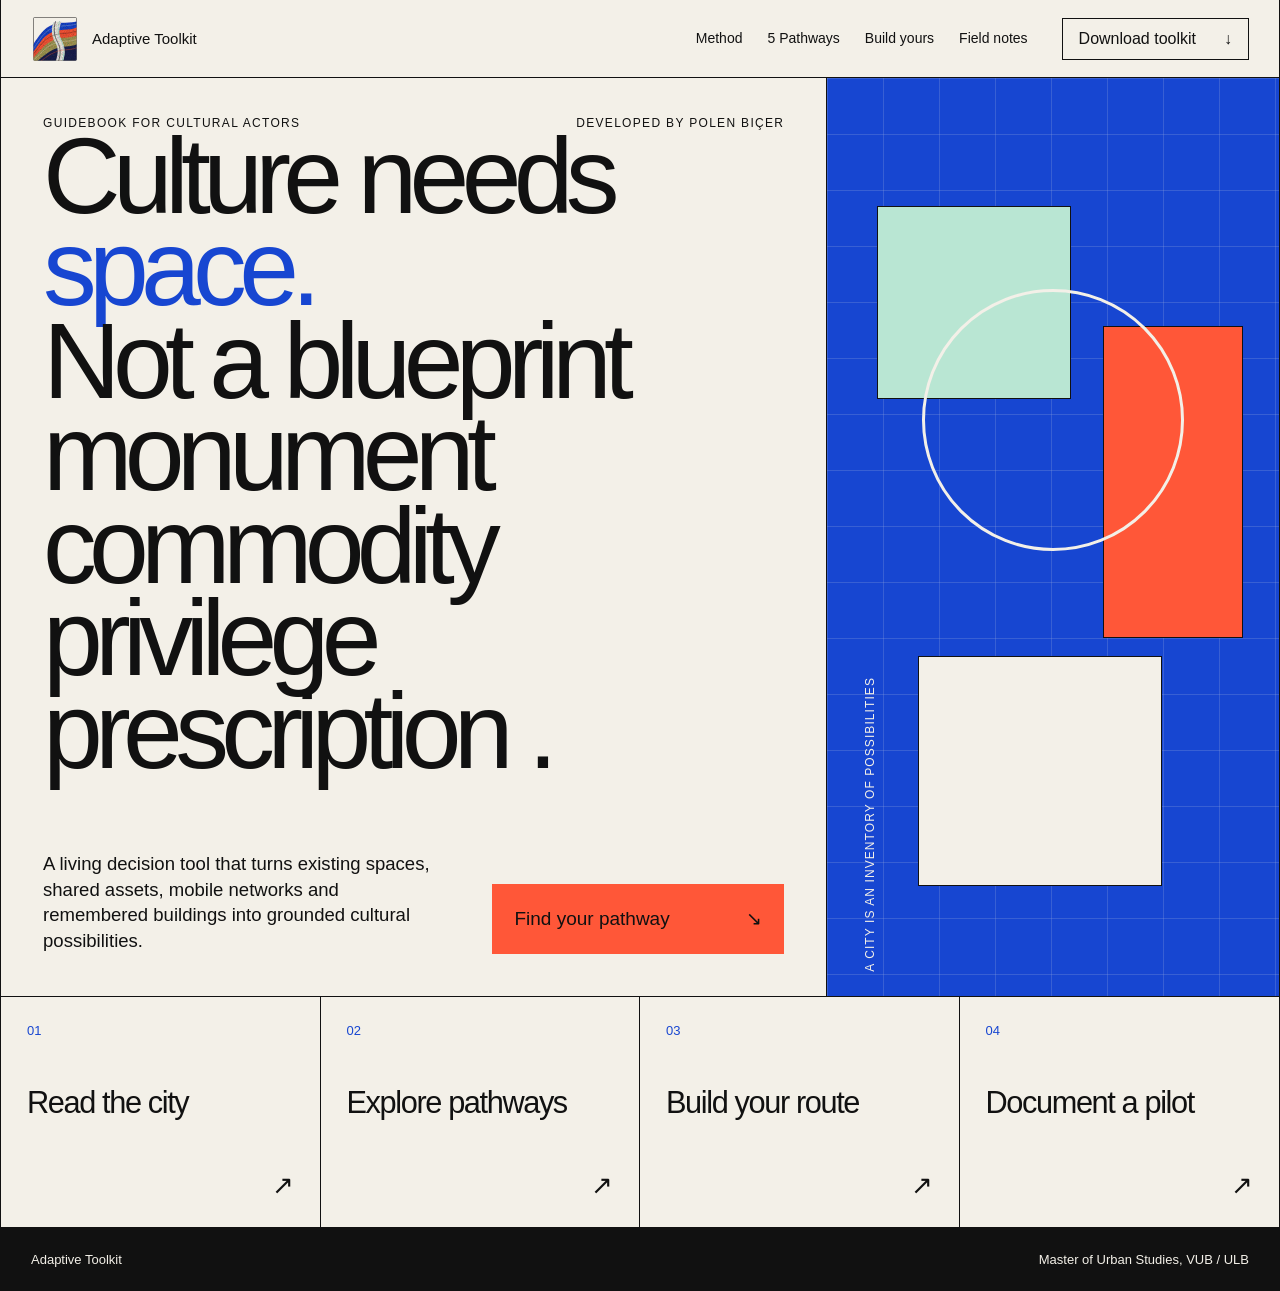
==== commit 5fe2818b: "Enhance home title with aria-label and rotating words Updated the home title to include an aria-labe" ====
--- a/index.html
+++ b/index.html
@@ -32,7 +32,20 @@
             <p class="eyebrow">Guidebook for cultural actors</p>
             <p class="eyebrow">Developed by Polen Biçer</p>
           </div>
-          <h1 class="home-title">Culture needs <strong>space.</strong><br>Not a building.</h1>
+         <h1
+  class="home-title"
+  aria-label="Culture needs space. Not a blueprint, monument, commodity, privilege or prescription."
+>
+  Culture needs <strong>space.</strong><br>
+  Not a
+  <span class="rotating-word" aria-hidden="true">
+    <span>blueprint</span>
+    <span>monument</span>
+    <span>commodity</span>
+    <span>privilege</span>
+    <span>prescription</span>
+  </span><span aria-hidden="true">.</span>
+</h1>
           <div class="home-bottom">
             <p class="home-intro">A living decision tool that turns existing spaces, shared assets, mobile networks and remembered buildings into grounded cultural possibilities.</p>
             <a class="action-link" href="builder.html"><span>Find your pathway</span><span>↘</span></a>
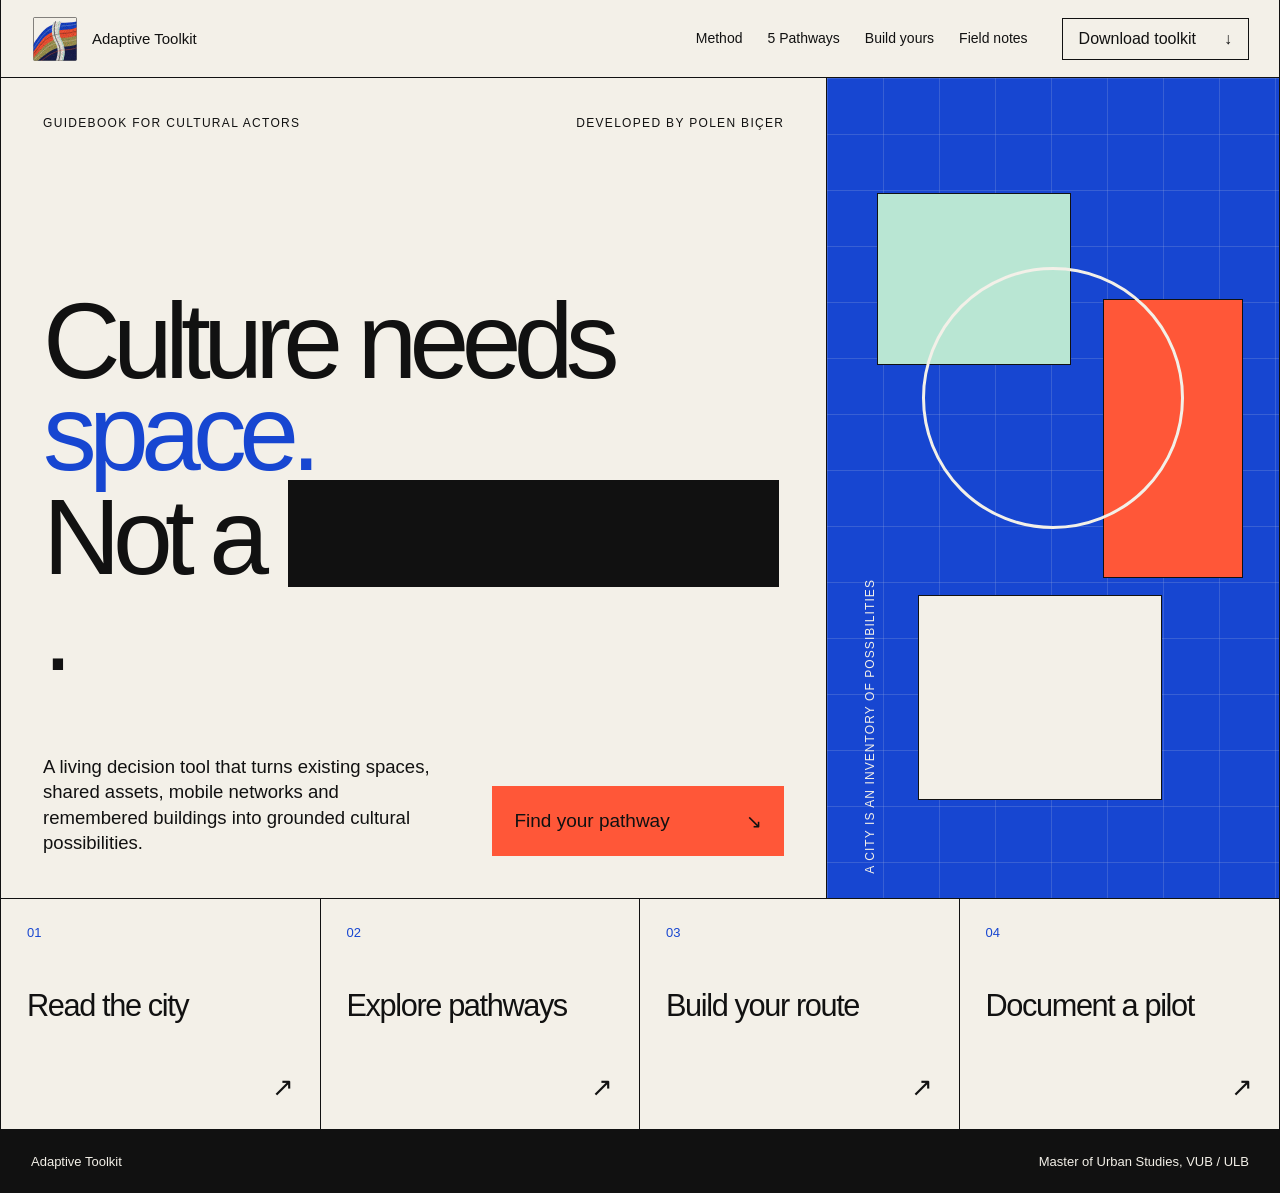
==== commit 817c99de: "Fix aria-label formatting in index.html" ====
--- a/index.html
+++ b/index.html
@@ -34,7 +34,7 @@
           </div>
          <h1
   class="home-title"
-  aria-label="Culture needs space. Not a blueprint, monument, commodity, privilege or prescription."
+  aria-label="Culture needs space. Not a blueprint, monument, commodity, privilege or prescription"
 >
   Culture needs <strong>space.</strong><br>
   Not a
--- a/styles.css
+++ b/styles.css
@@ -807,3 +807,74 @@
   html { scroll-behavior: auto; }
   *, *::before, *::after { transition: none !important; }
 }
+.rotating-word {
+  display: inline-grid;
+  grid-template-areas: "word";
+  align-items: center;
+  margin-left: 0.04em;
+  padding: 0.03em 0.13em 0.09em;
+  overflow: hidden;
+  background: #111111;
+  color: #f3f0e8;
+  line-height: 0.88;
+  vertical-align: 0.06em;
+}
+
+.rotating-word > span {
+  grid-area: word;
+  display: block;
+  opacity: 0;
+  white-space: nowrap;
+  animation: rotating-word-cycle 25s infinite;
+}
+
+.rotating-word > span:nth-child(1) {
+  animation-delay: 0s;
+}
+
+.rotating-word > span:nth-child(2) {
+  animation-delay: 3s;
+}
+
+.rotating-word > span:nth-child(3) {
+  animation-delay: 6s;
+}
+
+.rotating-word > span:nth-child(4) {
+  animation-delay: 9s;
+}
+
+.rotating-word > span:nth-child(5) {
+  animation-delay: 12s;
+}
+
+@keyframes rotating-word-cycle {
+  0% {
+    opacity: 0;
+    transform: translateY(0.18em);
+  }
+
+  2%,
+  18% {
+    opacity: 1;
+    transform: translateY(0);
+  }
+
+  20%,
+  100% {
+    opacity: 0;
+    transform: translateY(-0.18em);
+  }
+}
+
+@media (prefers-reduced-motion: reduce) {
+  .rotating-word > span {
+    animation: none;
+    opacity: 0;
+    transform: none;
+  }
+
+  .rotating-word > span:first-child {
+    opacity: 1;
+  }
+}
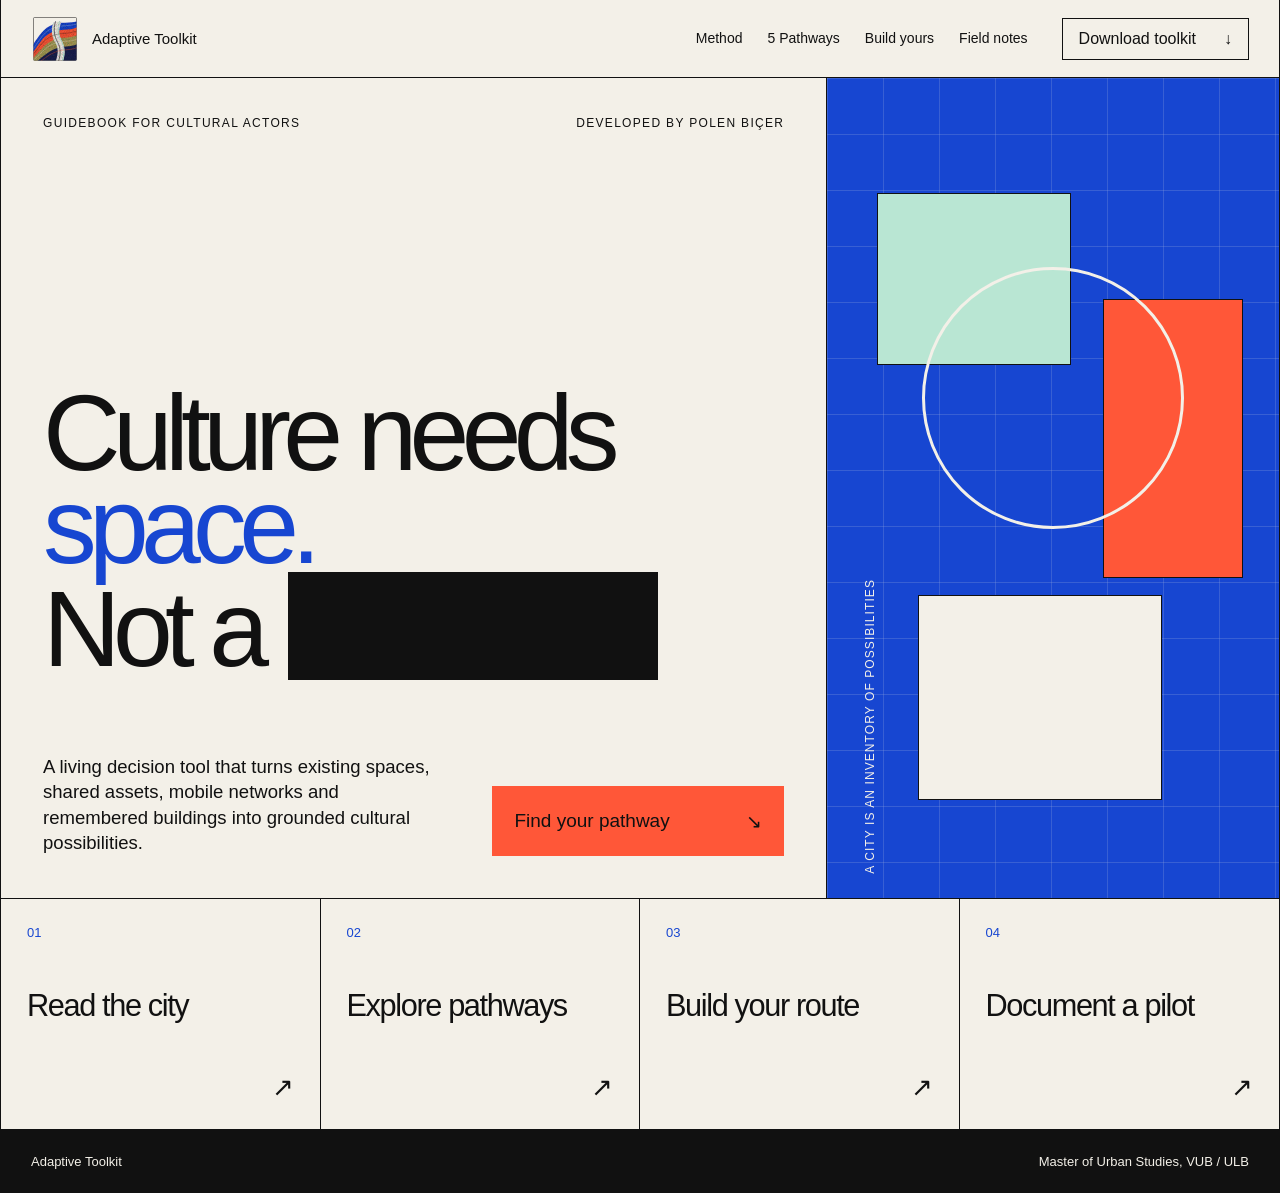
==== commit 6f901ef7: "Refactor h1 for rotating words functionality Updated h1 element to use data-rotating-word attribute " ====
--- a/index.html
+++ b/index.html
@@ -32,19 +32,15 @@
             <p class="eyebrow">Guidebook for cultural actors</p>
             <p class="eyebrow">Developed by Polen Biçer</p>
           </div>
-         <h1
+        <h1
   class="home-title"
   aria-label="Culture needs space. Not a blueprint, monument, commodity, privilege or prescription"
 >
   Culture needs <strong>space.</strong><br>
   Not a
   <span class="rotating-word" aria-hidden="true">
-    <span>blueprint</span>
-    <span>monument</span>
-    <span>commodity</span>
-    <span>privilege</span>
-    <span>prescription</span>
-  </span><span aria-hidden="true">.</span>
+    <span data-rotating-word>blueprint</span>
+  </span>
 </h1>
           <div class="home-bottom">
             <p class="home-intro">A living decision tool that turns existing spaces, shared assets, mobile networks and remembered buildings into grounded cultural possibilities.</p>
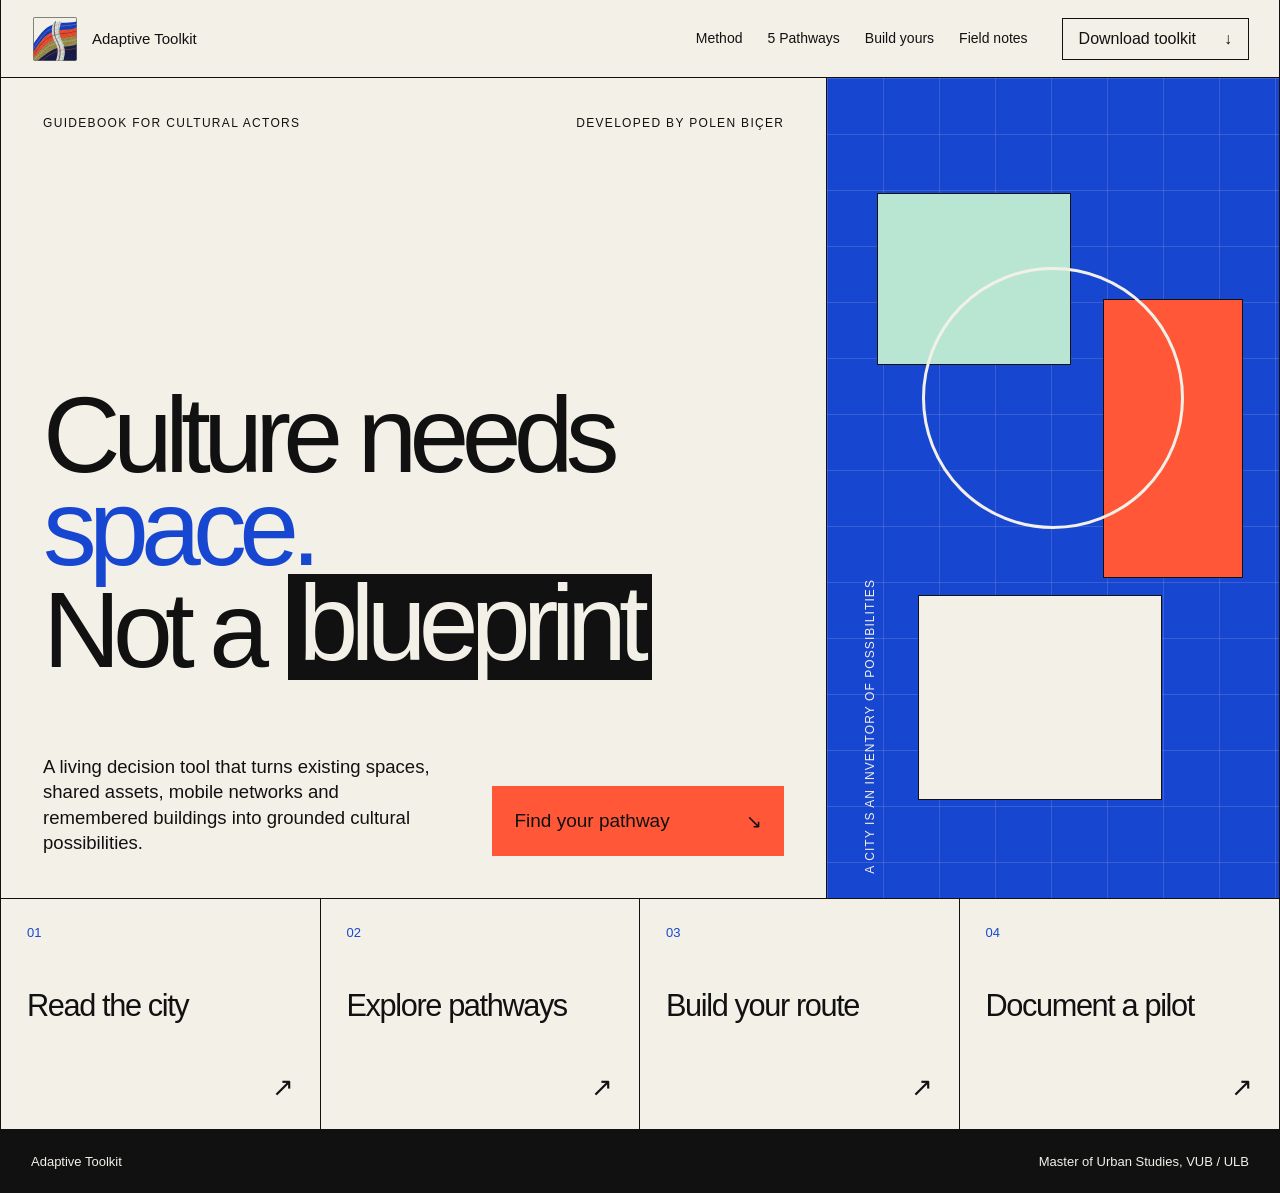
==== commit 0d63cf87: "Set canonical URL for custom domain" ====
--- a/index.html
+++ b/index.html
@@ -6,6 +6,7 @@
   <meta name="description" content="A living toolkit for creating and sustaining cultural space through locally grounded pathways.">
   <meta name="theme-color" content="#1746d1">
   <title>Adaptive Toolkit | Urban Spaces for Art and Culture</title>
+  <link rel="canonical" href="https://adaptive.polenbicer.dev/">
   <link rel="stylesheet" href="styles.css">
 </head>
 <body>
--- a/styles.css
+++ b/styles.css
@@ -808,11 +808,11 @@
   *, *::before, *::after { transition: none !important; }
 }
 .rotating-word {
-  display: inline-grid;
-  grid-template-areas: "word";
-  align-items: center;
+  display: inline-flex;
+  align-items: center;
+  width: auto;
   margin-left: 0.04em;
-  padding: 0.03em 0.13em 0.09em;
+  padding: 0.02em 0.1em 0.08em;
   overflow: hidden;
   background: #111111;
   color: #f3f0e8;
@@ -821,60 +821,23 @@
 }
 
 .rotating-word > span {
-  grid-area: word;
   display: block;
+  width: max-content;
+  white-space: nowrap;
+  opacity: 1;
+  transform: translateY(0);
+  transition:
+    opacity 180ms ease,
+    transform 180ms ease;
+}
+
+.rotating-word > span.is-changing {
   opacity: 0;
-  white-space: nowrap;
-  animation: rotating-word-cycle 25s infinite;
-}
-
-.rotating-word > span:nth-child(1) {
-  animation-delay: 0s;
-}
-
-.rotating-word > span:nth-child(2) {
-  animation-delay: 3s;
-}
-
-.rotating-word > span:nth-child(3) {
-  animation-delay: 6s;
-}
-
-.rotating-word > span:nth-child(4) {
-  animation-delay: 9s;
-}
-
-.rotating-word > span:nth-child(5) {
-  animation-delay: 12s;
-}
-
-@keyframes rotating-word-cycle {
-  0% {
-    opacity: 0;
-    transform: translateY(0.18em);
-  }
-
-  2%,
-  18% {
-    opacity: 1;
-    transform: translateY(0);
-  }
-
-  20%,
-  100% {
-    opacity: 0;
-    transform: translateY(-0.18em);
-  }
+  transform: translateY(-0.12em);
 }
 
 @media (prefers-reduced-motion: reduce) {
   .rotating-word > span {
-    animation: none;
-    opacity: 0;
-    transform: none;
+    transition: none;
   }
-
-  .rotating-word > span:first-child {
-    opacity: 1;
-  }
-}
+}
